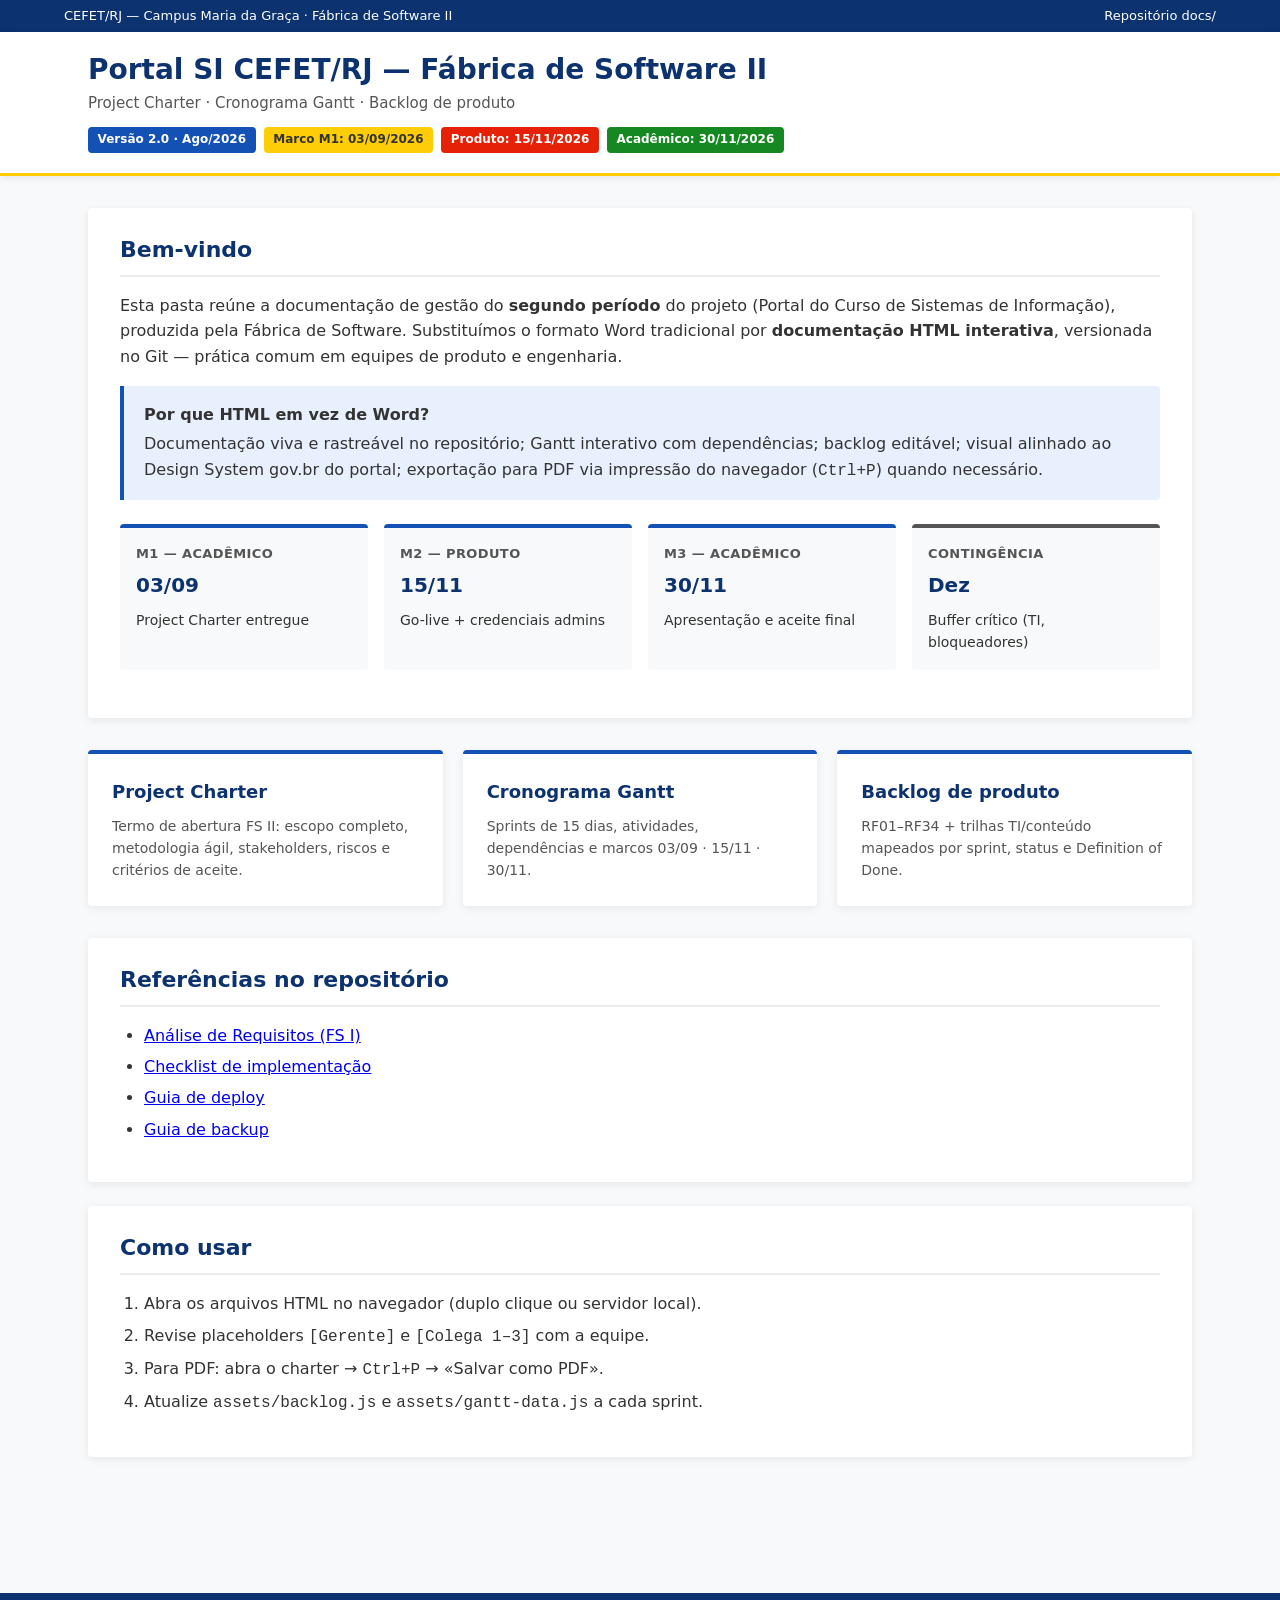
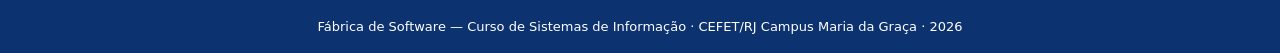
==== docs/fs2/index.html @ 71b5cce8 "feature - FS2 iniciada, com project cheart interativo on" ====
<!DOCTYPE html>
<html lang="pt-BR">
<head>
	<meta charset="UTF-8" />
	<meta name="viewport" content="width=device-width, initial-scale=1" />
	<title>FS II — Documentação do Projeto | Portal SI CEFET/RJ</title>
	<link rel="stylesheet" href="assets/fs2-docs.css" />
</head>
<body>
	<div class="fs2-topbar">
		<div class="fs2-topbar__inner">
			<span>CEFET/RJ — Campus Maria da Graça · Fábrica de Software II</span>
			<a href="../README.md">Repositório docs/</a>
		</div>
	</div>

	<header class="fs2-header">
		<div class="fs2-header__inner">
			<h1>Portal SI CEFET/RJ — Fábrica de Software II</h1>
			<p class="fs2-header__meta">Project Charter · Cronograma Gantt · Backlog de produto</p>
			<div class="fs2-header__badges">
				<span class="fs2-badge fs2-badge--primary">Versão 2.0 · Ago/2026</span>
				<span class="fs2-badge fs2-badge--warning">Marco M1: 03/09/2026</span>
				<span class="fs2-badge fs2-badge--danger">Produto: 15/11/2026</span>
				<span class="fs2-badge fs2-badge--success">Acadêmico: 30/11/2026</span>
			</div>
		</div>
	</header>

	<main class="fs2-main">
		<section class="fs2-section">
			<h2>Bem-vindo</h2>
			<p>
				Esta pasta reúne a documentação de gestão do <strong>segundo período</strong> do projeto
				(Portal do Curso de Sistemas de Informação), produzida pela Fábrica de Software.
				Substituímos o formato Word tradicional por <strong>documentação HTML interativa</strong>,
				versionada no Git — prática comum em equipes de produto e engenharia.
			</p>

			<div class="fs2-callout fs2-callout--info">
				<strong>Por que HTML em vez de Word?</strong>
				Documentação viva e rastreável no repositório; Gantt interativo com dependências;
				backlog editável; visual alinhado ao Design System gov.br do portal;
				exportação para PDF via impressão do navegador (<kbd>Ctrl+P</kbd>) quando necessário.
			</div>

			<div class="fs2-milestones">
				<div class="fs2-milestone">
					<div class="fs2-milestone__label">M1 — Acadêmico</div>
					<div class="fs2-milestone__date">03/09</div>
					<p style="margin:0.5rem 0 0;font-size:0.875rem">Project Charter entregue</p>
				</div>
				<div class="fs2-milestone">
					<div class="fs2-milestone__label">M2 — Produto</div>
					<div class="fs2-milestone__date">15/11</div>
					<p style="margin:0.5rem 0 0;font-size:0.875rem">Go-live + credenciais admins</p>
				</div>
				<div class="fs2-milestone">
					<div class="fs2-milestone__label">M3 — Acadêmico</div>
					<div class="fs2-milestone__date">30/11</div>
					<p style="margin:0.5rem 0 0;font-size:0.875rem">Apresentação e aceite final</p>
				</div>
				<div class="fs2-milestone" style="border-top-color:var(--govbr-gray-60)">
					<div class="fs2-milestone__label">Contingência</div>
					<div class="fs2-milestone__date">Dez</div>
					<p style="margin:0.5rem 0 0;font-size:0.875rem">Buffer crítico (TI, bloqueadores)</p>
				</div>
			</div>
		</section>

		<div class="fs2-cards">
			<a class="fs2-card" href="project-charter.html">
				<h2>Project Charter</h2>
				<p>Termo de abertura FS II: escopo completo, metodologia ágil, stakeholders, riscos e critérios de aceite.</p>
			</a>
			<a class="fs2-card" href="cronograma-gantt.html">
				<h2>Cronograma Gantt</h2>
				<p>Sprints de 15 dias, atividades, dependências e marcos 03/09 · 15/11 · 30/11.</p>
			</a>
			<a class="fs2-card" href="cronograma-gantt.html#backlog">
				<h2>Backlog de produto</h2>
				<p>RF01–RF34 + trilhas TI/conteúdo mapeados por sprint, status e Definition of Done.</p>
			</a>
		</div>

		<section class="fs2-section">
			<h2>Referências no repositório</h2>
			<ul>
				<li><a href="../referencias/Analise_Requisitos_Portal_SI_CefetRJ_revisado.md">Análise de Requisitos (FS I)</a></li>
				<li><a href="../IMPLEMENTACAO-CHECKLIST.md">Checklist de implementação</a></li>
				<li><a href="../DEPLOY.md">Guia de deploy</a></li>
				<li><a href="../BACKUP.md">Guia de backup</a></li>
			</ul>
		</section>

		<section class="fs2-section no-print">
			<h2>Como usar</h2>
			<ol>
				<li>Abra os arquivos HTML no navegador (duplo clique ou servidor local).</li>
				<li>Revise placeholders <code>[Gerente]</code> e <code>[Colega 1–3]</code> com a equipe.</li>
				<li>Para PDF: abra o charter → <kbd>Ctrl+P</kbd> → «Salvar como PDF».</li>
				<li>Atualize <code>assets/backlog.js</code> e <code>assets/gantt-data.js</code> a cada sprint.</li>
			</ol>
		</section>
	</main>

	<footer class="fs2-footer">
		<div class="fs2-footer__inner">
			Fábrica de Software — Curso de Sistemas de Informação · CEFET/RJ Campus Maria da Graça · 2026
		</div>
	</footer>
</body>
</html>
---- docs/fs2/assets/fs2-docs.css ----
/**
 * Documentação FS II — Project Charter, Gantt e Backlog
 * Visual alinhado ao Portal SI CEFET/RJ (Design System gov.br)
 */

:root {
	--govbr-blue: #1351b4;
	--govbr-blue-dark: #0c326f;
	--govbr-yellow: #ffcd07;
	--govbr-green: #168821;
	--govbr-red: #e52207;
	--govbr-gray-10: #f8f9fa;
	--govbr-gray-20: #ececec;
	--govbr-gray-60: #555;
	--govbr-gray-80: #333;
	--font-body: "Segoe UI", system-ui, -apple-system, sans-serif;
	--font-heading: "Segoe UI", system-ui, sans-serif;
	--max-width: 52rem;
	--wide-width: 72rem;
	--radius: 4px;
	--shadow: 0 2px 8px rgba(0, 0, 0, 0.08);
}

*,
*::before,
*::after {
	box-sizing: border-box;
}

html {
	scroll-behavior: smooth;
}

body {
	margin: 0;
	font-family: var(--font-body);
	font-size: 1rem;
	line-height: 1.6;
	color: var(--govbr-gray-80);
	background: var(--govbr-gray-10);
}

/* —— Top bar gov.br —— */
.fs2-topbar {
	background: var(--govbr-blue-dark);
	color: #fff;
	font-size: 0.8125rem;
	padding: 0.35rem 1rem;
}

.fs2-topbar__inner {
	max-width: var(--wide-width);
	margin: 0 auto;
	display: flex;
	flex-wrap: wrap;
	align-items: center;
	justify-content: space-between;
	gap: 0.5rem;
}

.fs2-topbar a {
	color: #fff;
	text-decoration: none;
}

.fs2-topbar a:hover {
	text-decoration: underline;
}

/* —— Header —— */
.fs2-header {
	background: #fff;
	border-bottom: 3px solid var(--govbr-yellow);
	box-shadow: var(--shadow);
}

.fs2-header__inner {
	max-width: var(--wide-width);
	margin: 0 auto;
	padding: 1.25rem 1.5rem;
}

.fs2-header h1 {
	margin: 0 0 0.25rem;
	font-family: var(--font-heading);
	font-size: 1.75rem;
	font-weight: 700;
	color: var(--govbr-blue-dark);
	line-height: 1.25;
}

.fs2-header__meta {
	margin: 0;
	font-size: 0.9375rem;
	color: var(--govbr-gray-60);
}

.fs2-header__badges {
	display: flex;
	flex-wrap: wrap;
	gap: 0.5rem;
	margin-top: 0.75rem;
}

.fs2-badge {
	display: inline-block;
	padding: 0.2rem 0.6rem;
	font-size: 0.75rem;
	font-weight: 600;
	border-radius: var(--radius);
	background: var(--govbr-gray-20);
	color: var(--govbr-gray-80);
}

.fs2-badge--primary {
	background: var(--govbr-blue);
	color: #fff;
}

.fs2-badge--warning {
	background: var(--govbr-yellow);
	color: var(--govbr-gray-80);
}

.fs2-badge--success {
	background: var(--govbr-green);
	color: #fff;
}

.fs2-badge--danger {
	background: var(--govbr-red);
	color: #fff;
}

/* —— Nav —— */
.fs2-nav {
	background: #fff;
	border-bottom: 1px solid var(--govbr-gray-20);
	position: sticky;
	top: 0;
	z-index: 100;
}

.fs2-nav__inner {
	max-width: var(--wide-width);
	margin: 0 auto;
	padding: 0 1.5rem;
	display: flex;
	flex-wrap: wrap;
	gap: 0;
}

.fs2-nav a {
	display: block;
	padding: 0.75rem 1rem;
	color: var(--govbr-blue);
	text-decoration: none;
	font-weight: 600;
	font-size: 0.875rem;
	border-bottom: 3px solid transparent;
}

.fs2-nav a:hover,
.fs2-nav a[aria-current="page"] {
	border-bottom-color: var(--govbr-blue);
	background: var(--govbr-gray-10);
}

/* —— Layout —— */
.fs2-main {
	max-width: var(--wide-width);
	margin: 0 auto;
	padding: 2rem 1.5rem 4rem;
}

.fs2-main--narrow {
	max-width: var(--max-width);
}

.fs2-section {
	background: #fff;
	border-radius: var(--radius);
	box-shadow: var(--shadow);
	padding: 1.5rem 2rem;
	margin-bottom: 1.5rem;
}

.fs2-section h2 {
	margin: 0 0 1rem;
	padding-bottom: 0.5rem;
	border-bottom: 2px solid var(--govbr-gray-20);
	font-family: var(--font-heading);
	font-size: 1.375rem;
	color: var(--govbr-blue-dark);
}

.fs2-section h3 {
	margin: 1.25rem 0 0.5rem;
	font-size: 1.0625rem;
	color: var(--govbr-blue);
}

.fs2-section p {
	margin: 0 0 0.75rem;
}

.fs2-section ul,
.fs2-section ol {
	margin: 0 0 1rem;
	padding-left: 1.5rem;
}

.fs2-section li {
	margin-bottom: 0.35rem;
}

/* —— Tables —— */
.fs2-table-wrap {
	overflow-x: auto;
	margin: 1rem 0;
}

table.fs2-table {
	width: 100%;
	border-collapse: collapse;
	font-size: 0.875rem;
}

table.fs2-table th,
table.fs2-table td {
	padding: 0.6rem 0.75rem;
	text-align: left;
	border: 1px solid var(--govbr-gray-20);
	vertical-align: top;
}

table.fs2-table th {
	background: var(--govbr-blue-dark);
	color: #fff;
	font-weight: 600;
}

table.fs2-table tr:nth-child(even) {
	background: var(--govbr-gray-10);
}

table.fs2-table caption {
	caption-side: bottom;
	padding-top: 0.5rem;
	font-size: 0.8125rem;
	color: var(--govbr-gray-60);
	text-align: left;
}

/* —— Status chips in tables —— */
.fs2-status {
	display: inline-block;
	padding: 0.15rem 0.45rem;
	border-radius: var(--radius);
	font-size: 0.75rem;
	font-weight: 600;
}

.fs2-status--done {
	background: #d4edda;
	color: #155724;
}

.fs2-status--partial {
	background: #fff3cd;
	color: #856404;
}

.fs2-status--pending {
	background: #f8d7da;
	color: #721c24;
}

.fs2-status--paused {
	background: var(--govbr-gray-20);
	color: var(--govbr-gray-60);
}

/* —— Callouts —— */
.fs2-callout {
	padding: 1rem 1.25rem;
	border-left: 4px solid var(--govbr-blue);
	background: #e8f0fe;
	border-radius: 0 var(--radius) var(--radius) 0;
	margin: 1rem 0;
}

.fs2-callout--info {
	border-left-color: var(--govbr-blue);
	background: #e8f0fe;
}

.fs2-callout--warn {
	border-left-color: var(--govbr-yellow);
	background: #fffbeb;
}

.fs2-callout--success {
	border-left-color: var(--govbr-green);
	background: #e6f4ea;
}

.fs2-callout strong {
	display: block;
	margin-bottom: 0.25rem;
}

/* —— Milestones timeline —— */
.fs2-milestones {
	display: grid;
	grid-template-columns: repeat(auto-fit, minmax(10rem, 1fr));
	gap: 1rem;
	margin: 1.5rem 0;
}

.fs2-milestone {
	padding: 1rem;
	background: var(--govbr-gray-10);
	border-top: 4px solid var(--govbr-blue);
	border-radius: var(--radius);
}

.fs2-milestone__date {
	font-size: 1.25rem;
	font-weight: 700;
	color: var(--govbr-blue-dark);
}

.fs2-milestone__label {
	font-size: 0.8125rem;
	font-weight: 600;
	text-transform: uppercase;
	letter-spacing: 0.03em;
	color: var(--govbr-gray-60);
	margin-bottom: 0.25rem;
}

/* —— Cards hub —— */
.fs2-cards {
	display: grid;
	grid-template-columns: repeat(auto-fit, minmax(16rem, 1fr));
	gap: 1.25rem;
	margin: 2rem 0;
}

.fs2-card {
	display: block;
	padding: 1.5rem;
	background: #fff;
	border-radius: var(--radius);
	box-shadow: var(--shadow);
	text-decoration: none;
	color: inherit;
	border-top: 4px solid var(--govbr-blue);
	transition: transform 0.15s, box-shadow 0.15s;
}

.fs2-card:hover {
	transform: translateY(-2px);
	box-shadow: 0 4px 16px rgba(0, 0, 0, 0.12);
}

.fs2-card h2 {
	margin: 0 0 0.5rem;
	font-size: 1.125rem;
	color: var(--govbr-blue-dark);
	border: none;
	padding: 0;
}

.fs2-card p {
	margin: 0;
	font-size: 0.875rem;
	color: var(--govbr-gray-60);
}

/* —— Gantt container —— */
.fs2-gantt-wrap {
	background: #fff;
	border-radius: var(--radius);
	box-shadow: var(--shadow);
	padding: 1rem;
	overflow-x: auto;
	margin: 1rem 0;
}

.fs2-gantt-legend {
	display: flex;
	flex-wrap: wrap;
	gap: 1rem;
	margin: 1rem 0;
	font-size: 0.8125rem;
}

.fs2-gantt-legend__item {
	display: flex;
	align-items: center;
	gap: 0.35rem;
}

.fs2-gantt-legend__swatch {
	width: 1rem;
	height: 1rem;
	border-radius: 2px;
}

.fs2-gantt-filters {
	display: flex;
	flex-wrap: wrap;
	gap: 0.5rem;
	margin-bottom: 1rem;
}

.fs2-gantt-filters button {
	padding: 0.4rem 0.75rem;
	border: 1px solid var(--govbr-gray-20);
	background: #fff;
	border-radius: var(--radius);
	cursor: pointer;
	font-size: 0.8125rem;
}

.fs2-gantt-filters button:hover,
.fs2-gantt-filters button.is-active {
	background: var(--govbr-blue);
	color: #fff;
	border-color: var(--govbr-blue);
}

/* Frappe Gantt overrides */
.gantt .bar-milestone .bar {
	fill: var(--govbr-red);
}

.gantt .bar-sprint .bar {
	fill: var(--govbr-blue);
}

.gantt .bar-content .bar {
	fill: var(--govbr-blue-dark);
}

.gantt .bar-infra .bar {
	fill: var(--govbr-green);
}

.gantt .bar-milestone .bar-label {
	fill: #fff;
	font-weight: 700;
}

/* —— Backlog board —— */
.fs2-backlog-filters {
	display: flex;
	flex-wrap: wrap;
	gap: 0.5rem;
	margin-bottom: 1rem;
}

.fs2-backlog-summary {
	display: grid;
	grid-template-columns: repeat(auto-fit, minmax(8rem, 1fr));
	gap: 0.75rem;
	margin-bottom: 1.5rem;
}

.fs2-backlog-stat {
	padding: 0.75rem 1rem;
	background: #fff;
	border-radius: var(--radius);
	box-shadow: var(--shadow);
	text-align: center;
}

.fs2-backlog-stat__num {
	font-size: 1.5rem;
	font-weight: 700;
	color: var(--govbr-blue-dark);
}

.fs2-backlog-stat__label {
	font-size: 0.75rem;
	color: var(--govbr-gray-60);
}

/* —— Signatures —— */
.fs2-signatures {
	display: grid;
	grid-template-columns: repeat(auto-fit, minmax(14rem, 1fr));
	gap: 2rem;
	margin-top: 2rem;
}

.fs2-signature {
	border-top: 1px solid var(--govbr-gray-80);
	padding-top: 0.5rem;
}

.fs2-signature__role {
	font-size: 0.8125rem;
	color: var(--govbr-gray-60);
}

/* —— Footer —— */
.fs2-footer {
	background: var(--govbr-blue-dark);
	color: #fff;
	padding: 1.5rem;
	margin-top: 3rem;
	font-size: 0.8125rem;
}

.fs2-footer__inner {
	max-width: var(--wide-width);
	margin: 0 auto;
	text-align: center;
}

.fs2-footer a {
	color: var(--govbr-yellow);
}

/* —— Print —— */
@media print {
	body {
		background: #fff;
		font-size: 11pt;
	}

	.fs2-topbar,
	.fs2-nav,
	.fs2-gantt-filters,
	.fs2-backlog-filters,
	.no-print {
		display: none !important;
	}

	.fs2-header {
		box-shadow: none;
		border-bottom: 2px solid var(--govbr-blue-dark);
	}

	.fs2-section {
		box-shadow: none;
		border: 1px solid var(--govbr-gray-20);
		break-inside: avoid;
		page-break-inside: avoid;
	}

	.fs2-main {
		padding: 0;
		max-width: 100%;
	}

	a[href]::after {
		content: " (" attr(href) ")";
		font-size: 0.75em;
		color: var(--govbr-gray-60);
	}

	a[href^="#"]::after,
	.fs2-card::after {
		content: "";
	}

	.fs2-gantt-wrap {
		overflow: visible;
	}
}

@media (max-width: 640px) {
	.fs2-header h1 {
		font-size: 1.375rem;
	}

	.fs2-section {
		padding: 1rem 1.25rem;
	}
}
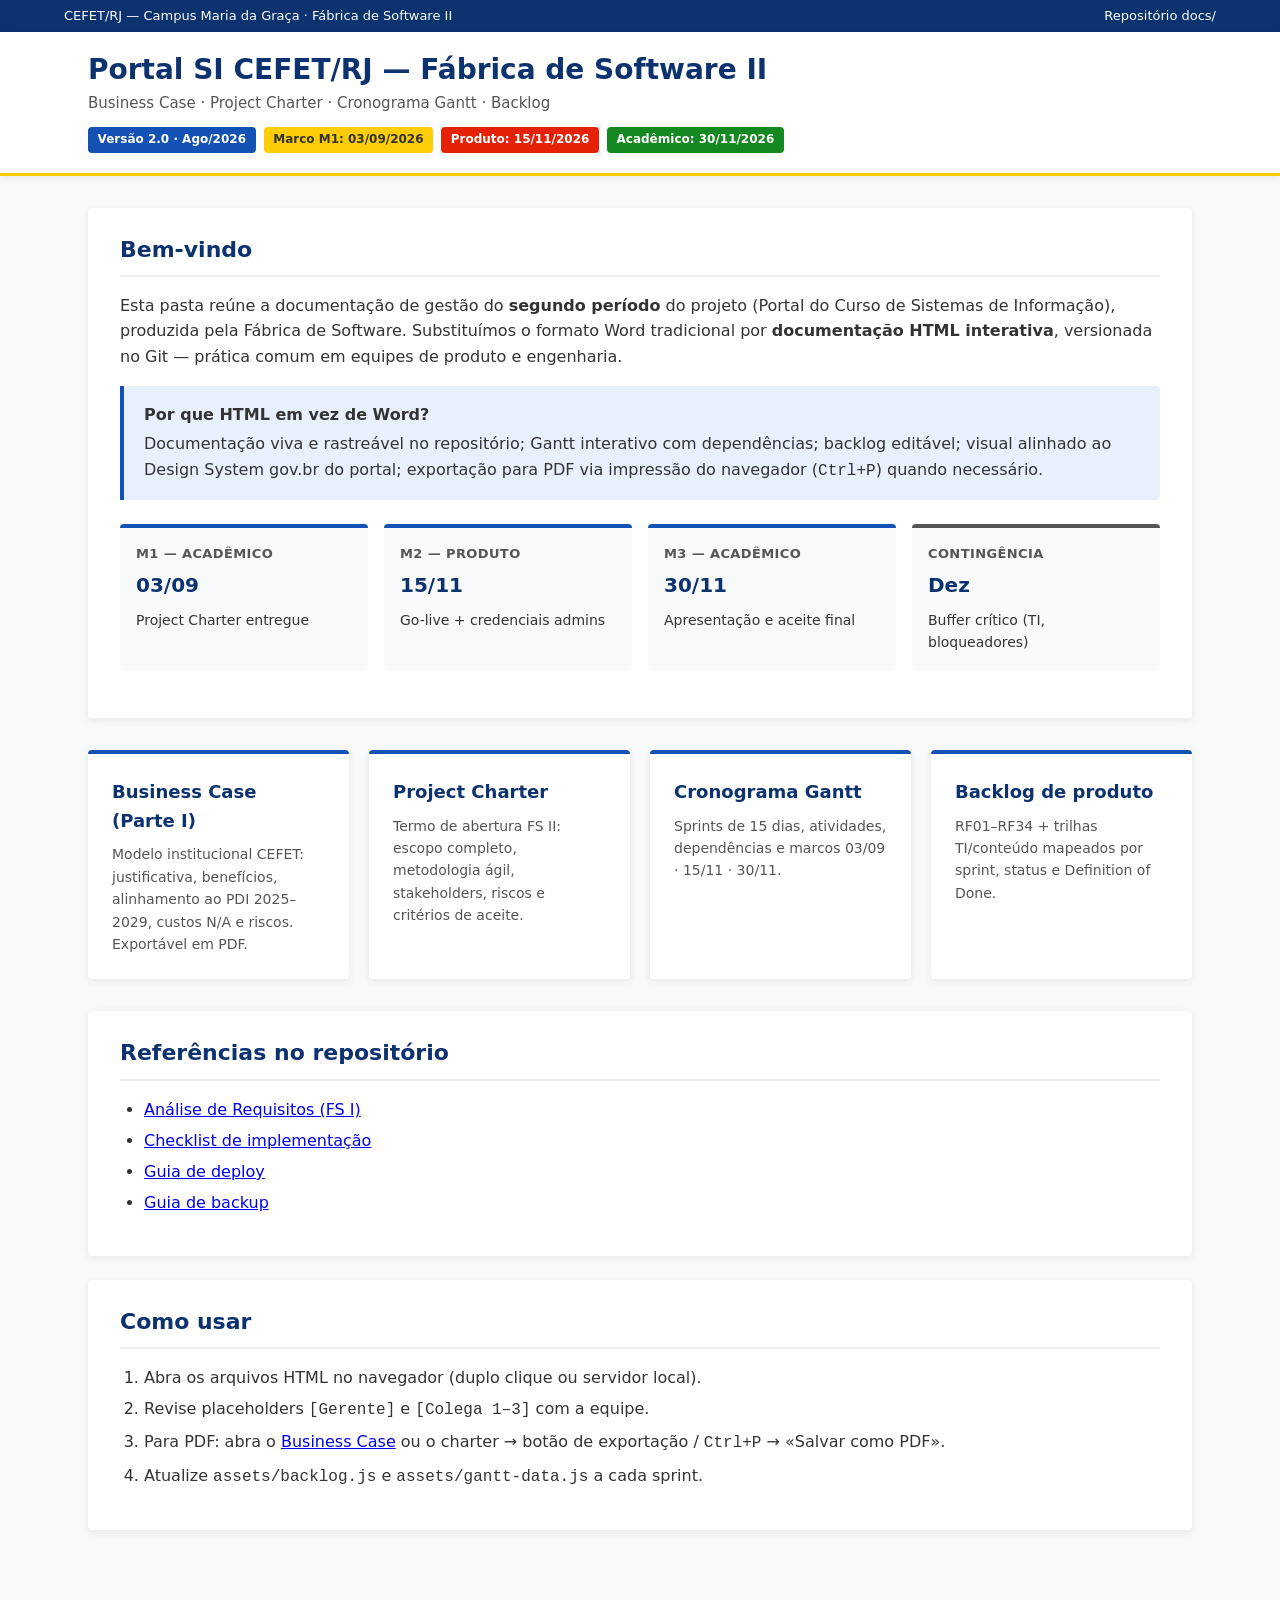
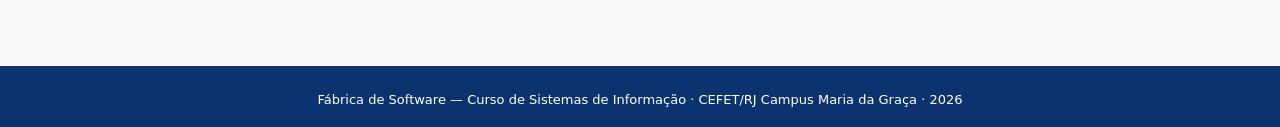
==== commit f87fedbb: "feature: business case criado e atualizado" ====
--- a/docs/fs2/index.html
+++ b/docs/fs2/index.html
@@ -17,7 +17,7 @@
 	<header class="fs2-header">
 		<div class="fs2-header__inner">
 			<h1>Portal SI CEFET/RJ — Fábrica de Software II</h1>
-			<p class="fs2-header__meta">Project Charter · Cronograma Gantt · Backlog de produto</p>
+			<p class="fs2-header__meta">Business Case · Project Charter · Cronograma Gantt · Backlog</p>
 			<div class="fs2-header__badges">
 				<span class="fs2-badge fs2-badge--primary">Versão 2.0 · Ago/2026</span>
 				<span class="fs2-badge fs2-badge--warning">Marco M1: 03/09/2026</span>
@@ -69,6 +69,10 @@
 		</section>
 
 		<div class="fs2-cards">
+			<a class="fs2-card" href="business-case.html">
+				<h2>Business Case (Parte I)</h2>
+				<p>Modelo institucional CEFET: justificativa, benefícios, alinhamento ao PDI 2025–2029, custos N/A e riscos. Exportável em PDF.</p>
+			</a>
 			<a class="fs2-card" href="project-charter.html">
 				<h2>Project Charter</h2>
 				<p>Termo de abertura FS II: escopo completo, metodologia ágil, stakeholders, riscos e critérios de aceite.</p>
@@ -98,7 +102,7 @@
 			<ol>
 				<li>Abra os arquivos HTML no navegador (duplo clique ou servidor local).</li>
 				<li>Revise placeholders <code>[Gerente]</code> e <code>[Colega 1–3]</code> com a equipe.</li>
-				<li>Para PDF: abra o charter → <kbd>Ctrl+P</kbd> → «Salvar como PDF».</li>
+				<li>Para PDF: abra o <a href="business-case.html">Business Case</a> ou o charter → botão de exportação / <kbd>Ctrl+P</kbd> → «Salvar como PDF».</li>
 				<li>Atualize <code>assets/backlog.js</code> e <code>assets/gantt-data.js</code> a cada sprint.</li>
 			</ol>
 		</section>
--- a/docs/fs2/assets/fs2-docs.css
+++ b/docs/fs2/assets/fs2-docs.css
@@ -363,6 +363,7 @@
 .fs2-card:hover {
 	transform: translateY(-2px);
 	box-shadow: 0 4px 16px rgba(0, 0, 0, 0.12);
+	background-color: #e8f0fe;
 }
 
 .fs2-card h2 {
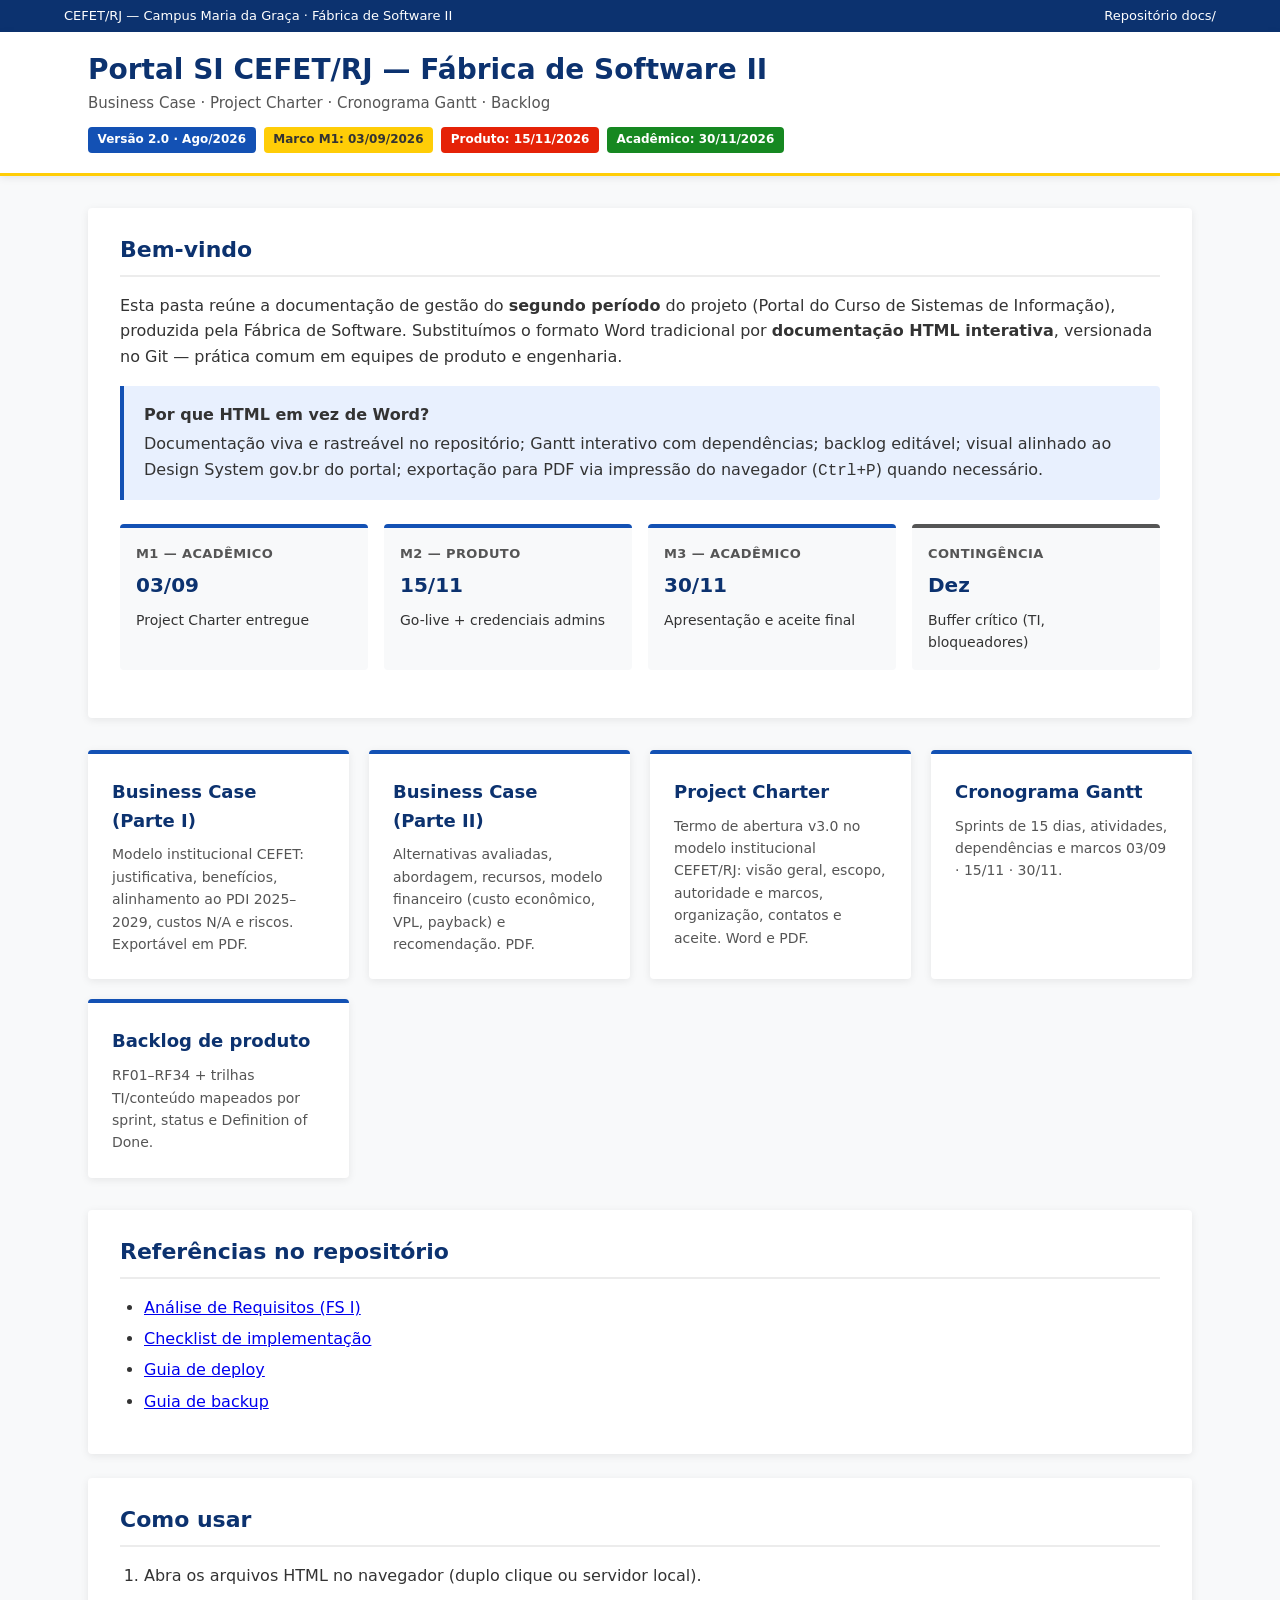
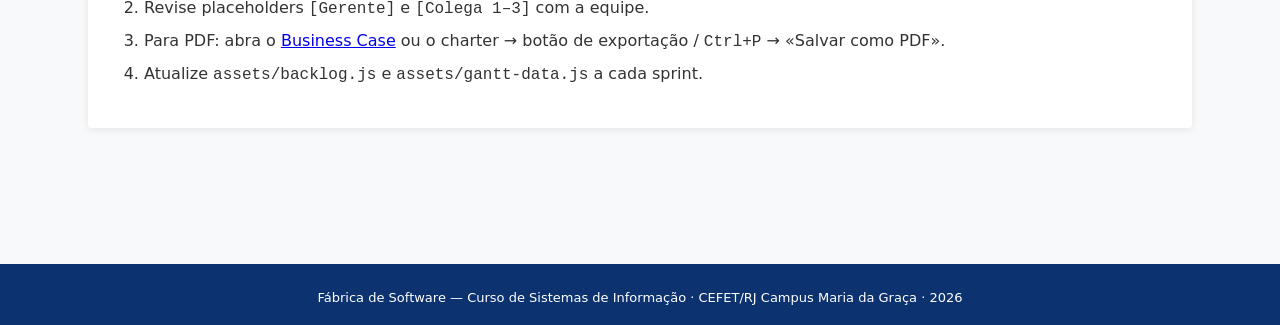
==== commit 2e99594e: "feature: atualização da documentacao" ====
--- a/docs/fs2/index.html
+++ b/docs/fs2/index.html
@@ -73,9 +73,13 @@
 				<h2>Business Case (Parte I)</h2>
 				<p>Modelo institucional CEFET: justificativa, benefícios, alinhamento ao PDI 2025–2029, custos N/A e riscos. Exportável em PDF.</p>
 			</a>
+			<a class="fs2-card" href="Business_Case_Parte_II_Portal_SI.pdf">
+				<h2>Business Case (Parte II)</h2>
+				<p>Alternativas avaliadas, abordagem, recursos, modelo financeiro (custo econômico, VPL, payback) e recomendação. PDF.</p>
+			</a>
 			<a class="fs2-card" href="project-charter.html">
 				<h2>Project Charter</h2>
-				<p>Termo de abertura FS II: escopo completo, metodologia ágil, stakeholders, riscos e critérios de aceite.</p>
+				<p>Termo de abertura v3.0 no modelo institucional CEFET/RJ: visão geral, escopo, autoridade e marcos, organização, contatos e aceite. Word e PDF.</p>
 			</a>
 			<a class="fs2-card" href="cronograma-gantt.html">
 				<h2>Cronograma Gantt</h2>
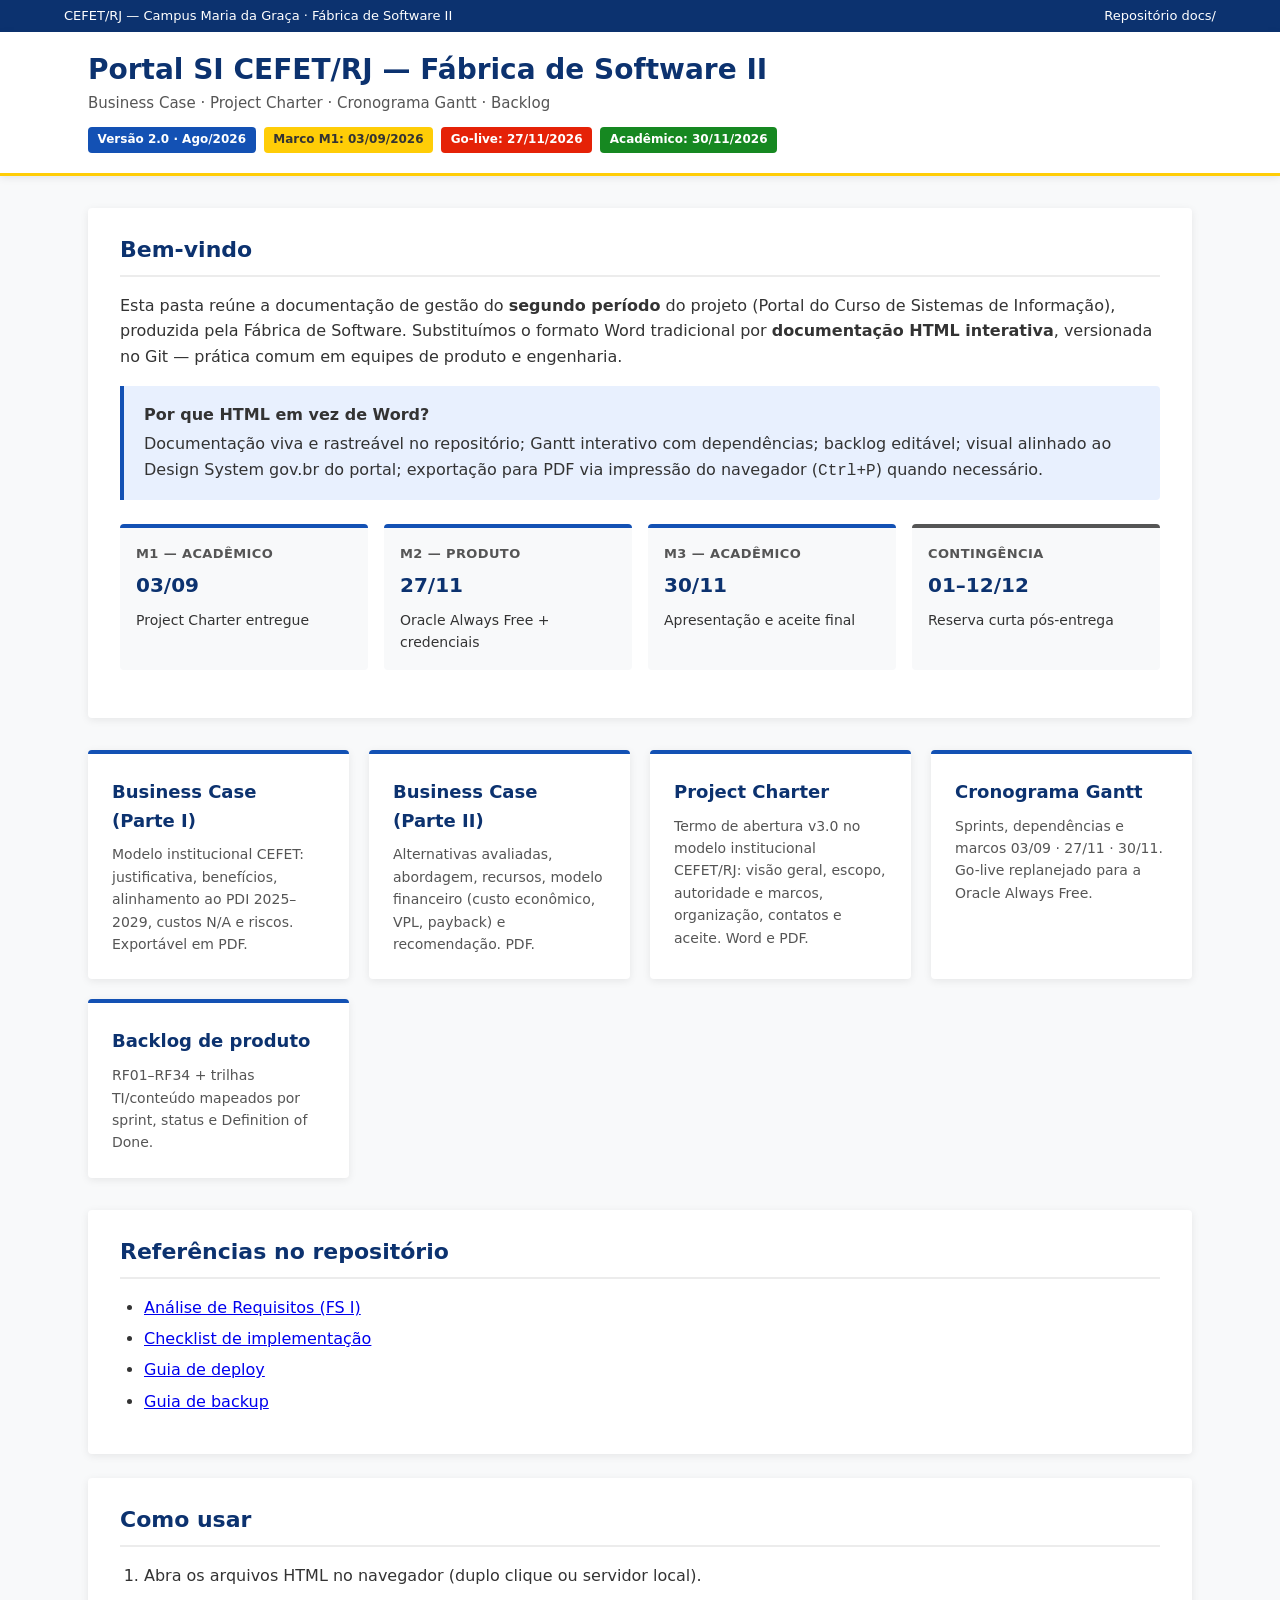
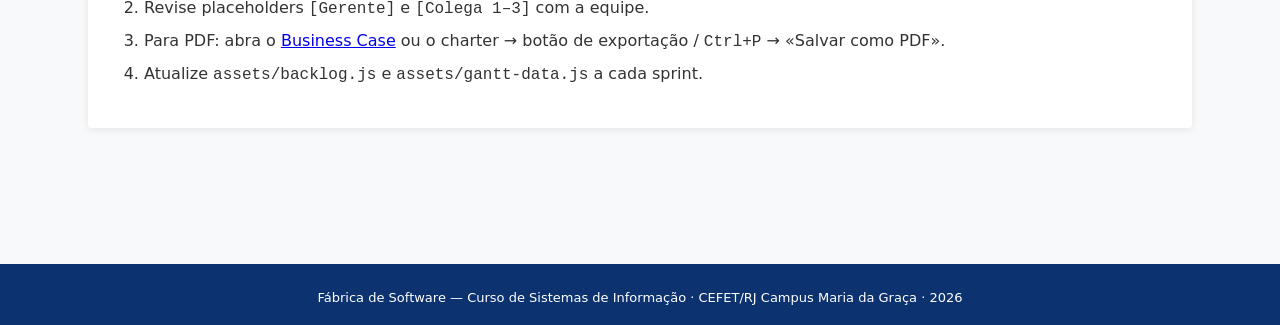
==== commit ae3a157c: "add - melhoria no grantt, com exportação" ====
--- a/docs/fs2/index.html
+++ b/docs/fs2/index.html
@@ -21,7 +21,7 @@
 			<div class="fs2-header__badges">
 				<span class="fs2-badge fs2-badge--primary">Versão 2.0 · Ago/2026</span>
 				<span class="fs2-badge fs2-badge--warning">Marco M1: 03/09/2026</span>
-				<span class="fs2-badge fs2-badge--danger">Produto: 15/11/2026</span>
+				<span class="fs2-badge fs2-badge--danger">Go-live: 27/11/2026</span>
 				<span class="fs2-badge fs2-badge--success">Acadêmico: 30/11/2026</span>
 			</div>
 		</div>
@@ -52,8 +52,8 @@
 				</div>
 				<div class="fs2-milestone">
 					<div class="fs2-milestone__label">M2 — Produto</div>
-					<div class="fs2-milestone__date">15/11</div>
-					<p style="margin:0.5rem 0 0;font-size:0.875rem">Go-live + credenciais admins</p>
+					<div class="fs2-milestone__date">27/11</div>
+					<p style="margin:0.5rem 0 0;font-size:0.875rem">Oracle Always Free + credenciais</p>
 				</div>
 				<div class="fs2-milestone">
 					<div class="fs2-milestone__label">M3 — Acadêmico</div>
@@ -62,8 +62,8 @@
 				</div>
 				<div class="fs2-milestone" style="border-top-color:var(--govbr-gray-60)">
 					<div class="fs2-milestone__label">Contingência</div>
-					<div class="fs2-milestone__date">Dez</div>
-					<p style="margin:0.5rem 0 0;font-size:0.875rem">Buffer crítico (TI, bloqueadores)</p>
+					<div class="fs2-milestone__date">01–12/12</div>
+					<p style="margin:0.5rem 0 0;font-size:0.875rem">Reserva curta pós-entrega</p>
 				</div>
 			</div>
 		</section>
@@ -83,7 +83,7 @@
 			</a>
 			<a class="fs2-card" href="cronograma-gantt.html">
 				<h2>Cronograma Gantt</h2>
-				<p>Sprints de 15 dias, atividades, dependências e marcos 03/09 · 15/11 · 30/11.</p>
+				<p>Sprints, dependências e marcos 03/09 · 27/11 · 30/11. Go-live replanejado para a Oracle Always Free.</p>
 			</a>
 			<a class="fs2-card" href="cronograma-gantt.html#backlog">
 				<h2>Backlog de produto</h2>
